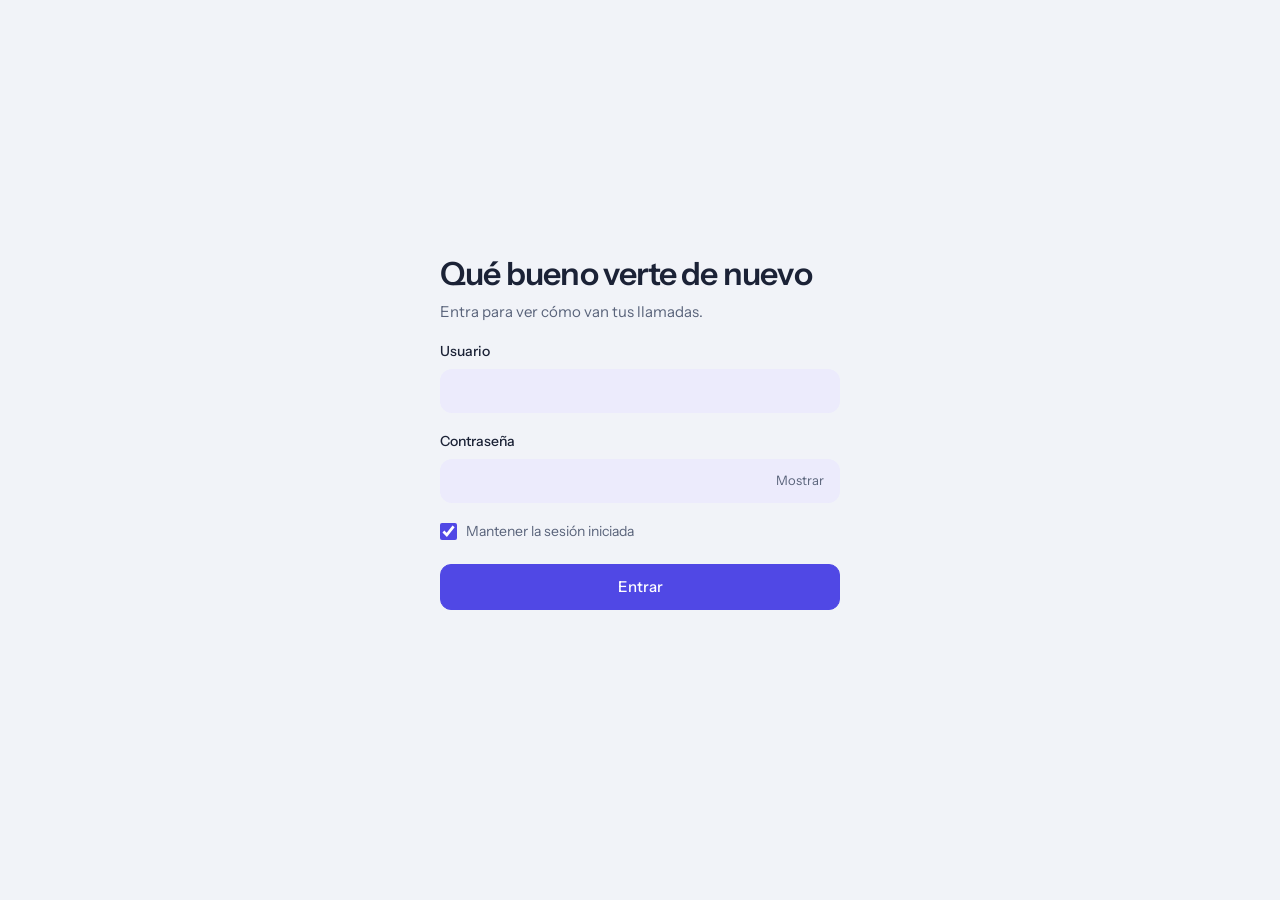
==== campanas.html @ 1979e49c "Add files via upload" ====
<!doctype html>
<html lang="es">
<head>
<meta charset="utf-8">
<meta name="viewport" content="width=device-width,initial-scale=1">
<meta name="robots" content="noindex">
<title>Campañas · ECallIA - Panel de llamadas</title>
<link rel="preconnect" href="https://fonts.googleapis.com">
<link href="https://fonts.googleapis.com/css2?family=Instrument+Sans:wght@400;500;600&display=swap" rel="stylesheet">
<link rel="stylesheet" href="css/base.css">
<script src="js/config.js"></script>
<script src="js/auth.js"></script>
</head>
<body>

<!-- Nada de esta página se muestra hasta que el servidor confirma que eres administrador -->
<div class="gate" id="gate"><div class="gate-card"><div class="spin"></div><p>Verificando acceso…</p></div></div>

<div id="app" hidden>
  <header class="topbar"><div class="bar">
    <a class="brand" href="index.html">ECallIA</a>
    <nav class="tabs" aria-label="Secciones">
      <a href="index.html">Llamadas</a>
      <a href="campanas.html" aria-current="page">Campañas</a>
      <a href="usuarios.html">Usuarios</a>
    </nav>
    <div class="bar-right">
      <button class="icon-btn" id="themeBtn" aria-label="Cambiar tema" title="Cambiar tema">
        <svg width="18" height="18" viewBox="0 0 24 24" fill="none" stroke="currentColor" stroke-width="1.8" stroke-linecap="round"><path d="M21 12.8A9 9 0 1 1 11.2 3a7 7 0 0 0 9.8 9.8z"/></svg>
      </button>
      <div class="me">
        <button class="avatar-btn" id="meBtn" aria-haspopup="true" aria-expanded="false"><span class="avatar" id="meAv"></span><span class="nm" id="meNm"></span></button>
        <div class="menu" id="meMenu" hidden>
          <div class="who"><b id="meName"></b><span>Administrador</span></div>
          <a href="index.html">Ir al panel de ECallIA</a>
          <button id="logoutBtn">Cerrar sesión</button>
        </div>
      </div>
    </div>
  </div></header>

  <main class="wrap">
    <h1 class="title">Campañas</h1>
    <p class="lede">Llamadas masivas a partir de un CSV, sin pasar por Bitrix. Cada campaña usa un número y el agente de ese número, y reintenta igual que los leads de Bitrix.</p>

    <div class="avisos" id="avisos"></div>

    <div class="tools">
      <div class="chips" id="chips" role="group" aria-label="Filtrar campañas">
        <button class="chip" data-f="all" aria-pressed="true">Todas</button>
        <button class="chip" data-f="curso" aria-pressed="false">En curso</button>
        <button class="chip" data-f="cerradas" aria-pressed="false">Cerradas</button>
      </div>
      <span class="grow"></span>
      <button class="btn primary" id="newBtn">+ Nueva campaña</button>
    </div>

    <div class="card"><div class="scroll">
      <table class="camp-table">
        <thead><tr><th>Campaña</th><th>Estado</th><th>Avance</th><th class="col-creada">Creada</th><th></th></tr></thead>
        <tbody id="rows"></tbody>
      </table>
      <div class="empty" id="empty" hidden></div>
    </div></div>
    <p class="note">Las llamadas se hacen solo dentro del horario y con los reintentos que tengas en Ajustes. Los números que estén en la lista de “No llamar” de esa marca se saltan. Los resultados de cada llamada también aparecen en Llamadas, con el nombre de la campaña como funnel.</p>
  </main>
</div>

<!-- Nueva campaña -->
<dialog id="dlgNueva" class="wide"><form class="dlg" id="form" method="dialog" novalidate>
  <div class="dlg-head">
    <h2>Nueva campaña</h2>
    <p class="sub">Sube un CSV con los contactos. Se crea lista para iniciar; no llama hasta que tú la inicies.</p>
  </div>

  <div class="dlg-body" id="dlgBody">
    <label class="lbl" for="fNombre">Nombre de la campaña</label>
    <input class="input" id="fNombre" maxlength="60" autocomplete="off" placeholder="Ej.: Feria de noviembre">

    <div class="row">
      <div>
        <label class="lbl" for="fNumero">Número de salida</label>
        <select class="input" id="fNumero"></select>
      </div>
      <div>
        <label class="lbl" for="fPrefijo">Código de país <span class="opc">(opcional)</span></label>
        <input class="input" id="fPrefijo" maxlength="4" inputmode="numeric" autocomplete="off" placeholder="51">
      </div>
    </div>
    <p class="hint" id="fNumeroHint"></p>
    <p class="hint">El código de país se agrega a los números que vengan sin él (por ejemplo 900 000 000 → +51 900 000 000).</p>

    <label class="lbl">Archivo CSV</label>
    <label class="drop" id="drop" for="fArchivo"><b>Elige el archivo o arrástralo aquí</b>Formato CSV, con una fila de títulos. Si tienes Excel, guárdalo como “CSV UTF-8”.<input type="file" id="fArchivo" accept=".csv,.txt,text/csv,text/plain"></label>
    <div class="drop-file" id="dropFile" hidden><div class="df-txt"><b id="dfName"></b><span id="dfInfo"></span></div><button type="button" class="btn sm" id="dfQuitar">Cambiar</button></div>

    <div id="mapa" class="mapa" hidden>
      <div class="row">
        <div><label class="lbl" for="mTel">Columna del teléfono</label><select class="input" id="mTel"></select></div>
        <div><label class="lbl" for="mNom">Columna del nombre <span class="opc">(opcional)</span></label><select class="input" id="mNom"></select></div>
      </div>
      <div class="row">
        <div><label class="lbl" for="mPro">Columna del programa <span class="opc">(opcional)</span></label><select class="input" id="mPro"></select></div>
        <div></div>
      </div>
      <div id="extrasBox">
        <label class="lbl">Otras columnas que el bot puede usar como variables</label>
        <div class="funnels" id="extras"></div>
        <p class="hint">El bot las recibe con el nombre que aparece en cada una. Siempre recibe también el nombre, el programa y el celular.</p>
      </div>
      <div class="stats" id="stats"></div>
      <div class="preview"><table><thead id="pvHead"></thead><tbody id="pvBody"></tbody></table></div>
    </div>

    <p class="err" id="formErr" role="alert"></p>
    <div class="subida" id="subida" hidden>
      <div class="bar-prog"><i class="p-ok" id="upBar" style="width:0"></i></div>
      <p id="upTxt"></p>
    </div>
  </div>

  <div class="dlg-foot" id="formFoot">
    <span class="foot-hint" id="okHint"></span>
    <button type="button" class="btn" data-close>Cancelar</button>
    <button type="submit" class="btn primary" id="formOk" disabled>Crear campaña</button>
  </div>
</form></dialog>

<!-- Resultado de la carga -->
<dialog id="dlgResultado"><div class="dlg">
  <h2 id="rsTitle"></h2>
  <p class="sub" id="rsSub"></p>
  <div class="stats" id="rsStats"></div>
  <div class="lista-rech" id="rsLista" hidden></div>
  <div class="foot"><button class="btn primary" data-close>Entendido</button></div>
</div></dialog>

<!-- Confirmar -->
<dialog id="dlgConfirm"><div class="dlg">
  <h2 id="cfTitle"></h2><p class="sub" id="cfText"></p>
  <div class="foot"><button class="btn" id="cfNo">Cancelar</button><button class="btn primary" id="cfYes">Confirmar</button></div>
</div></dialog>

<div class="toasts" id="toasts" aria-live="polite"></div>
<script src="js/campanas.js"></script>
</body>
</html>
---- css/base.css ----
:root{
  --bg:#F1F3F8; --sheet:#FFFFFF; --ink:#1B2236; --ink2:#59637A; --ink3:#8C95A8;
  --line:#E4E8F0; --line2:#EFF2F7; --hover:#F6F8FC;
  --accent:#5048E5; --accent-ink:#FFFFFF; --accent-soft:#ECEBFC;
  --ok:#2B8A66; --ok-bg:#E0F2EA; --warn:#A8691A; --warn-bg:#FBF0D9; --bad:#A82A2A; --bad-bg:#F8DEDE; --mute:#5F6F8C; --mute-bg:#E9EDF4;
  --shadow:0 1px 2px rgba(27,34,54,.04),0 14px 34px -14px rgba(27,34,54,.12);
}
html[data-theme="dark"]{
  --bg:#0E1220; --sheet:#161B2C; --ink:#E8EBF4; --ink2:#A4ADC2; --ink3:#6F7992;
  --line:#252C42; --line2:#1D2338; --hover:#1B2138;
  --accent:#948FFF; --accent-ink:#0E1220; --accent-soft:#26254C;
  --ok:#6FD0A5; --ok-bg:#16352A; --warn:#E2B05B; --warn-bg:#3A2F18; --bad:#EE8585; --bad-bg:#3B1C1C; --mute:#9BA8C4; --mute-bg:#252C42;
  --shadow:0 1px 2px rgba(0,0,0,.3),0 14px 34px -14px rgba(0,0,0,.5);
}
*{box-sizing:border-box;margin:0;padding:0}
html{color-scheme:light}
html[data-theme="dark"]{color-scheme:dark}
[hidden]{display:none!important}
body{font-family:'Instrument Sans',system-ui,-apple-system,'Segoe UI',sans-serif;background:var(--bg);color:var(--ink);font-size:15px;line-height:1.5;-webkit-font-smoothing:antialiased;min-height:100vh}
button{font:inherit;color:inherit;background:none;border:0;cursor:pointer}
a{color:var(--accent)}
:focus-visible{outline:2px solid var(--accent);outline-offset:2px}

/* Botones y campos */
.btn{display:inline-flex;align-items:center;justify-content:center;gap:7px;height:38px;padding:0 16px;border-radius:11px;font-weight:500;font-size:14px;border:1px solid var(--line);background:var(--sheet);color:var(--ink);text-decoration:none;transition:background .15s,border-color .15s,opacity .15s;white-space:nowrap}
.btn:hover{background:var(--hover);border-color:var(--ink3)}
.btn.primary{background:var(--accent);border-color:var(--accent);color:var(--accent-ink)}
.btn.primary:hover{opacity:.9;background:var(--accent)}
.btn.danger{background:var(--bad);border-color:var(--bad);color:#fff}
.btn.danger:hover{opacity:.9;background:var(--bad)}
.btn.sm{height:32px;padding:0 12px;font-size:13.5px;border-radius:9px}
.btn.block{width:100%;height:46px;font-size:15px}
.btn:disabled{opacity:.45;cursor:not-allowed}
.btn:disabled:hover{background:var(--sheet);border-color:var(--line)}
.icon-btn{width:34px;height:34px;border-radius:9px;display:grid;place-items:center;color:var(--ink2);transition:background .15s,color .15s}
.icon-btn:hover{background:var(--line2);color:var(--ink)}
.lbl{display:block;font-size:14px;font-weight:500;margin:18px 0 7px}
.input,select.input,textarea.input{width:100%;height:44px;border-radius:12px;border:1px solid transparent;background:var(--accent-soft);padding:0 14px;font:inherit;color:var(--ink)}
.input:focus{outline:2px solid var(--accent);background:var(--sheet)}
.input::placeholder{color:var(--ink3)}
.input[readonly]{opacity:.7;cursor:not-allowed}
textarea.input{height:auto;padding:12px 14px;line-height:1.5;resize:none}
.hint{font-size:13px;color:var(--ink3);margin-top:6px}
.pw{position:relative}
.pw button{position:absolute;right:6px;top:6px;height:32px;padding:0 10px;border-radius:8px;font-size:13px;color:var(--ink2)}
.check{display:flex;align-items:center;gap:9px;color:var(--ink2);font-size:14px;cursor:pointer}
.check input{width:17px;height:17px;accent-color:var(--accent)}
.err{color:var(--bad);font-size:14px;margin-top:14px;min-height:20px}

/* Puerta de acceso */
.gate{min-height:100vh;display:grid;place-items:center;padding:24px}
.gate-card{max-width:420px;text-align:center;color:var(--ink2)}
.gate-card h2{color:var(--ink);font-size:22px;letter-spacing:-.02em;margin-bottom:8px}
.gate-card p{margin-bottom:22px}
.spin{width:26px;height:26px;border-radius:50%;border:3px solid var(--line);border-top-color:var(--accent);margin:0 auto 14px;animation:spin .8s linear infinite}
@keyframes spin{to{transform:rotate(360deg)}}

/* Login */
.login-page{display:grid;place-items:center;padding:24px}
.login-card{width:100%;max-width:400px}
.login-card h1{font-size:32px;line-height:1.15;letter-spacing:-.025em;font-weight:600}
.login-card .sub{color:var(--ink2);margin:8px 0 14px}
.login-card .check{margin:18px 0 22px}

/* Barra superior */
.topbar{position:sticky;top:0;z-index:30;background:color-mix(in srgb,var(--bg) 84%,transparent);backdrop-filter:blur(14px);-webkit-backdrop-filter:blur(14px);border-bottom:1px solid var(--line2)}
.bar{max-width:1180px;margin:0 auto;padding:12px 28px;display:flex;align-items:center;gap:18px}
.brand{font-weight:600;letter-spacing:-.02em;color:var(--ink);text-decoration:none}
.tabs{display:flex;gap:4px;background:var(--line2);padding:3px;border-radius:11px}
.tabs a{height:32px;padding:0 13px;border-radius:8px;font-size:13.5px;font-weight:500;color:var(--ink2);text-decoration:none;display:inline-flex;align-items:center}
.tabs a:hover{color:var(--ink)}
.tabs a[aria-current="page"]{background:var(--sheet);color:var(--ink);box-shadow:0 1px 2px rgba(27,34,54,.08)}
.bar-right{margin-left:auto;display:flex;align-items:center;gap:6px}
.me{position:relative}
.avatar{width:32px;height:32px;border-radius:50%;display:grid;place-items:center;font-size:12.5px;font-weight:600;background:color-mix(in srgb,var(--c,var(--accent)) 16%,transparent);color:var(--c,var(--accent));flex:none}
.avatar-btn{display:flex;align-items:center;gap:9px;padding:3px 10px 3px 3px;border-radius:999px}
.avatar-btn:hover{background:var(--line2)}
.avatar-btn .nm{font-size:14px;font-weight:500;max-width:140px;overflow:hidden;text-overflow:ellipsis;white-space:nowrap}
.menu{position:absolute;right:0;top:calc(100% + 8px);min-width:210px;background:var(--sheet);border:1px solid var(--line);border-radius:14px;box-shadow:var(--shadow);padding:8px;z-index:40}
.menu .who{padding:8px 10px 10px;border-bottom:1px solid var(--line2);margin-bottom:6px}
.menu .who b{display:block;font-weight:600}
.menu .who span{color:var(--ink3);font-size:13px}
.menu button,.menu a{display:block;width:100%;text-align:left;padding:9px 10px;border-radius:9px;font-size:14px;color:var(--ink);text-decoration:none}
.menu button:hover,.menu a:hover{background:var(--hover)}
.menu .bad{color:var(--bad)}

/* Contenido */
.wrap{max-width:1180px;margin:0 auto;padding:40px 28px 72px}
.title{font-weight:600;font-size:clamp(28px,3.6vw,38px);line-height:1.15;letter-spacing:-.025em}
.lede{margin-top:10px;color:var(--ink2);max-width:64ch;font-size:16px}
.tools{display:flex;flex-wrap:wrap;gap:10px;align-items:center;margin:28px 0 14px}
.tools .search{flex:1;min-width:200px;max-width:340px}
.tools .search .input{height:40px;background:var(--sheet);border-color:var(--line)}
.tools .grow{flex:1}
.chips{display:flex;gap:6px}
.chip{height:34px;padding:0 13px;border-radius:999px;border:1px solid var(--line);background:var(--sheet);font-size:13.5px;font-weight:500;color:var(--ink2)}
.chip:hover{color:var(--ink);border-color:var(--ink3)}
.chip[aria-pressed="true"]{background:var(--ink);border-color:var(--ink);color:var(--bg)}

.card{background:var(--sheet);border:1px solid var(--line);border-radius:18px;box-shadow:var(--shadow);overflow:hidden}
.scroll{overflow-x:auto}
table{width:100%;border-collapse:collapse;min-width:900px}
th{text-align:left;font-size:12.5px;font-weight:500;color:var(--ink3);padding:13px 12px;border-bottom:1px solid var(--line);white-space:nowrap}
td{padding:13px 12px;border-bottom:1px solid var(--line2);vertical-align:middle;font-size:14px}
tr:last-child td{border-bottom:0}
tbody tr:hover{background:var(--hover)}
tr.off td:not(.acts){opacity:.55}
.person{display:flex;align-items:center;gap:11px;min-width:180px}
.person b{display:block;font-weight:600;line-height:1.25}
.person span{color:var(--ink3);font-size:13px}
.badge{display:inline-block;padding:2px 10px;border-radius:999px;font-size:12.5px;font-weight:500;background:var(--mute-bg);color:var(--mute);white-space:nowrap}
.badge.admin{background:var(--accent-soft);color:var(--accent)}
.badge.ok{background:var(--ok-bg);color:var(--ok)}
.badge.warn{background:var(--warn-bg);color:var(--warn)}
.badge.bad{background:var(--bad-bg);color:var(--bad)}
.fun{max-width:150px;color:var(--ink2);font-size:13.5px}
.clave{display:flex;align-items:center;gap:2px;font-family:ui-monospace,SFMono-Regular,Menlo,Consolas,monospace;font-size:13.5px;white-space:nowrap}
.clave code{font:inherit;min-width:104px;letter-spacing:.01em}
.acts{white-space:nowrap;text-align:right;width:1%}
.acts .btn{margin-left:4px}
.kebab{position:relative;display:inline-block;vertical-align:middle;margin-left:4px}
.empty{padding:56px 20px;text-align:center;color:var(--ink3)}
.note{margin-top:16px;color:var(--ink3);font-size:13.5px;max-width:78ch}

/* Diálogos */
dialog{border:0;border-radius:20px;background:var(--sheet);color:var(--ink);padding:0;width:min(520px,calc(100vw - 28px));box-shadow:0 30px 80px -20px rgba(10,14,30,.45);margin:auto}
dialog::backdrop{background:rgba(14,18,32,.5);backdrop-filter:blur(2px)}
.dlg{padding:26px 26px 22px}
.dlg h2{font-size:21px;letter-spacing:-.02em;font-weight:600}
.dlg .sub{color:var(--ink2);margin-top:4px;font-size:14.5px}
.dlg .row{display:grid;grid-template-columns:1fr 1fr;gap:0 14px}
.dlg .lbl:first-of-type{margin-top:20px}
.foot{display:flex;justify-content:flex-end;gap:10px;margin-top:24px}
.funnels{display:flex;flex-wrap:wrap;gap:7px;margin-top:2px}
.fchk{display:inline-flex;align-items:center;gap:7px;padding:6px 12px;border-radius:999px;border:1px solid var(--line);font-size:13.5px;cursor:pointer;color:var(--ink2);user-select:none}
.fchk:has(input:checked){background:var(--accent-soft);border-color:var(--accent);color:var(--accent)}
.fchk input{accent-color:var(--accent)}
.cred{background:var(--bg);border-radius:14px;padding:6px 16px;margin-top:18px}
.cred div{display:flex;justify-content:space-between;align-items:center;gap:12px;padding:10px 0;border-bottom:1px solid var(--line)}
.cred div:last-child{border-bottom:0}
.cred span{color:var(--ink3);font-size:13.5px}
.cred b{font-family:ui-monospace,SFMono-Regular,Menlo,Consolas,monospace;font-weight:600;font-size:14px;word-break:break-all;text-align:right}
.send{display:grid;gap:9px;margin-top:18px}
.send .btn{justify-content:flex-start;height:46px;padding:0 16px}
.send small{margin-left:auto;color:var(--ink3);font-weight:400;font-size:12.5px;overflow:hidden;text-overflow:ellipsis;max-width:48%}
.dlg .warn{margin-top:16px;padding:11px 14px;border-radius:12px;background:var(--warn-bg);color:var(--warn);font-size:13.5px}

/* Avisos */
.toasts{position:fixed;bottom:22px;left:50%;transform:translateX(-50%);display:grid;gap:8px;z-index:100;width:max-content;max-width:calc(100vw - 28px)}
.toast{background:var(--ink);color:var(--bg);padding:11px 18px;border-radius:12px;font-size:14px;box-shadow:var(--shadow);animation:up .2s ease}
.toast.bad{background:var(--bad);color:#fff}
@keyframes up{from{opacity:0;transform:translateY(8px)}}

/* Campañas */
.opc{color:var(--ink3);font-weight:400}
.aviso{display:flex;gap:10px;align-items:flex-start;padding:12px 16px;border-radius:12px;font-size:14px;background:var(--mute-bg);color:var(--ink2)}
.aviso.warn{background:var(--warn-bg);color:var(--warn)}
.aviso.bad{background:var(--bad-bg);color:var(--bad)}
.avisos{display:grid;gap:8px;margin-top:18px}
.avisos:empty{display:none}
.prog{min-width:200px}
.bar-prog{display:flex;height:8px;border-radius:999px;overflow:hidden;background:var(--line2)}
.bar-prog i{display:block;height:100%;transition:width .3s}
.bar-prog .p-ok{background:var(--ok)}
.bar-prog .p-no{background:var(--mute)}
.bar-prog .p-re{background:var(--warn)}
.prog-txt{font-size:12.5px;color:var(--ink3);margin-top:6px;line-height:1.45}
.prog-txt b{color:var(--ink2);font-weight:500}
.camp-name b{display:block;font-weight:600;line-height:1.25;overflow-wrap:anywhere}
.camp-name span{color:var(--ink3);font-size:13px}
.camp-table{min-width:720px}
.camp-table .creada span{display:block;color:var(--ink3);font-size:12.5px}
.camp-table .acts{display:flex;flex-wrap:wrap;gap:6px;justify-content:flex-end;width:auto}
.camp-table .acts .btn{margin-left:0}
.tools .chips{flex-wrap:wrap}

/* Ventana de nueva campaña: encabezado y botones siempre visibles, el contenido se desplaza */
dialog.wide{width:min(700px,calc(100vw - 24px));max-height:calc(100vh - 32px);max-height:calc(100dvh - 32px);overflow:hidden}
dialog.wide[open]{display:flex;flex-direction:column}
dialog.wide .dlg{display:flex;flex-direction:column;min-height:0;flex:1;padding:0;overflow:hidden}
.dlg-head{padding:24px 26px 6px;flex:none}
.dlg-body{padding:0 26px 18px;overflow-y:auto;overflow-x:hidden;min-height:0;flex:1;overscroll-behavior:contain}
.dlg-foot{flex:none;display:flex;gap:10px;align-items:center;justify-content:flex-end;flex-wrap:wrap;padding:14px 26px calc(16px + env(safe-area-inset-bottom));border-top:1px solid var(--line2);background:var(--sheet)}
.foot-hint{margin-right:auto;font-size:13px;color:var(--ink3);min-width:0}
dialog.wide .row>*{min-width:0}
dialog.wide select.input{text-overflow:ellipsis}
.drop{display:block;border:1.5px dashed var(--line);border-radius:14px;padding:22px 16px;text-align:center;color:var(--ink2);cursor:pointer;font-size:14px;transition:border-color .15s,background .15s}
.drop:hover,.drop.on{border-color:var(--accent);background:var(--accent-soft);color:var(--accent)}
.drop b{display:block;color:var(--ink);font-weight:500;margin-bottom:2px}
.drop input{display:none}
.drop-file{display:flex;align-items:center;gap:12px;justify-content:space-between;padding:10px 14px;border-radius:12px;background:var(--bg);font-size:14px}
.df-txt{min-width:0}
.df-txt b{display:block;font-weight:600;overflow:hidden;text-overflow:ellipsis;white-space:nowrap}
.df-txt span{color:var(--ink3);font-size:13px}
.mapa{margin-top:4px}
.stats{display:flex;flex-wrap:wrap;gap:8px;margin-top:16px}
.stat{padding:6px 12px;border-radius:999px;background:var(--bg);font-size:13px;color:var(--ink2)}
.stat b{color:var(--ink);font-weight:600}
.stat.bad{background:var(--bad-bg);color:var(--bad)}
.stat.bad b{color:var(--bad)}
.preview{overflow-x:auto;border:1px solid var(--line);border-radius:12px;margin-top:12px;max-width:100%}
.preview table{min-width:0;width:100%;font-size:13px}
.preview th,.preview td{padding:8px 10px;white-space:nowrap}
.fchk{max-width:100%}
.fchk.off{opacity:.45;cursor:not-allowed}
.subida{margin-top:22px}
.subida p{font-size:14px;color:var(--ink2);margin-top:10px}
.lista-rech{margin-top:12px;max-height:150px;overflow:auto;font-size:13px;color:var(--ink2);background:var(--bg);border-radius:12px;padding:10px 14px}
.lista-rech div{padding:2px 0}

/* Pantallas medianas: se oculta la columna "Creada" para que todo quepa sin desplazar */
@media (max-width:980px){
  .camp-table .col-creada{display:none}
  .camp-table{min-width:640px}
}

/* Móvil: cada campaña es una tarjeta y la ventana ocupa toda la pantalla */
@media (max-width:720px){
  .camp-table{min-width:0}
  .camp-table thead{display:none}
  .camp-table,.camp-table tbody,.camp-table tr,.camp-table td{display:block}
  .camp-table tbody tr{display:grid;grid-template-columns:1fr auto;gap:12px;padding:16px;border-bottom:1px solid var(--line2)}
  .camp-table tbody tr:last-child{border-bottom:0}
  .camp-table td{padding:0;border:0}
  .camp-table td:nth-child(2){text-align:right}
  .camp-table td:nth-child(3),.camp-table td.col-creada,.camp-table td.acts{grid-column:1/-1}
  .camp-table td.col-creada{display:block;font-size:12.5px;color:var(--ink3)}
  .camp-table td.col-creada br{display:none}
  .camp-table td.col-creada span{display:inline}
  .camp-table td.col-creada span:before{content:" · "}
  .camp-table .acts{justify-content:flex-start}
  .camp-table .acts .btn{flex:1 1 auto}
  .prog{min-width:0}
  .tools .chips{width:100%}
  .tools .grow{display:none}
  .tools #newBtn{width:100%;height:44px}
  dialog.wide{width:100vw;max-width:100vw;height:100vh;height:100dvh;max-height:100vh;max-height:100dvh;border-radius:0;margin:0}
  .dlg-head{padding:20px 18px 4px}
  .dlg-body{padding:0 18px 16px}
  .dlg-foot{padding:12px 18px calc(14px + env(safe-area-inset-bottom))}
  .dlg-foot .btn{flex:1}
  .foot-hint{flex:1 1 100%;margin-right:0}
}
@media (max-width:720px){
  .bar{padding:10px 16px;gap:10px}.avatar-btn .nm{display:none}.brand{display:none}
  .wrap{padding:28px 16px 56px}
  .dlg .row{grid-template-columns:1fr}
  .dlg{padding:22px 18px 18px}
}
@media (prefers-reduced-motion:reduce){*{animation:none!important;transition:none!important}}

/* Pantallas muy pequeñas (320 px) */
@media (max-width:380px){
  .bar{padding:8px 10px;gap:6px}
  .tabs{gap:2px;padding:2px}
  .tabs a{padding:0 9px;font-size:13px}
  .icon-btn{width:34px;height:34px}
  .funnels label{min-width:0;overflow-wrap:anywhere}
  .funnels label small{overflow-wrap:anywhere}
}
@media (max-width:380px){
  .bar{padding:8px 8px;gap:4px}
  .tabs a{padding:0 7px;font-size:12.5px}
  .avatar-btn{padding:2px}
  .bar-right{gap:2px}
  .tabs{min-width:0}
}
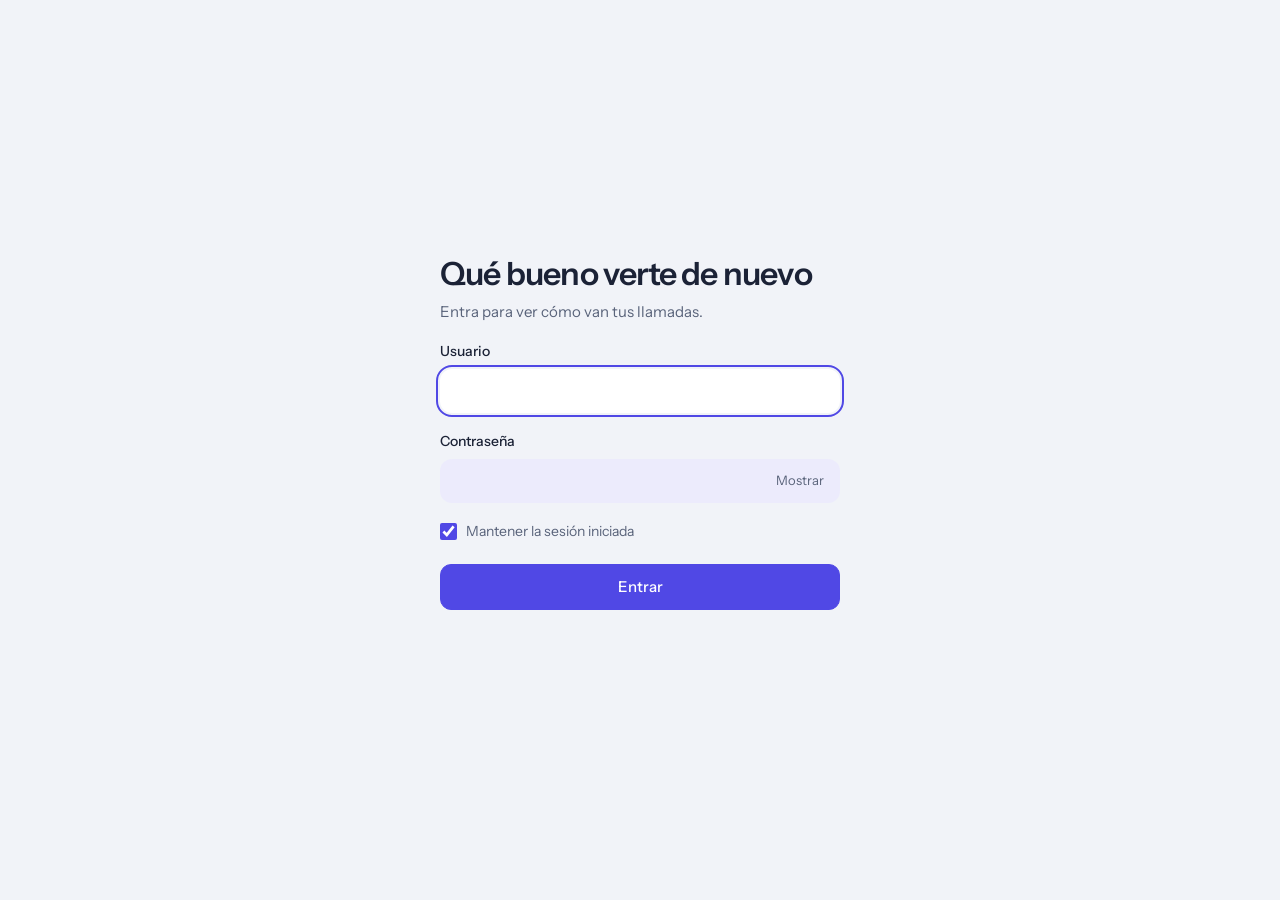
==== commit 2267781a: "Add files via upload" ====
--- a/campanas.html
+++ b/campanas.html
@@ -5,6 +5,7 @@
 <meta name="viewport" content="width=device-width,initial-scale=1">
 <meta name="robots" content="noindex">
 <title>Campañas · ECallIA - Panel de llamadas</title>
+<link rel="icon" type="image/svg+xml" href="favicon.svg">
 <link rel="preconnect" href="https://fonts.googleapis.com">
 <link href="https://fonts.googleapis.com/css2?family=Instrument+Sans:wght@400;500;600&display=swap" rel="stylesheet">
 <link rel="stylesheet" href="css/base.css">
@@ -22,6 +23,7 @@
     <nav class="tabs" aria-label="Secciones">
       <a href="index.html">Llamadas</a>
       <a href="campanas.html" aria-current="page">Campañas</a>
+      <a href="equipo.html">Equipo</a>
       <a href="usuarios.html">Usuarios</a>
     </nav>
     <div class="bar-right">
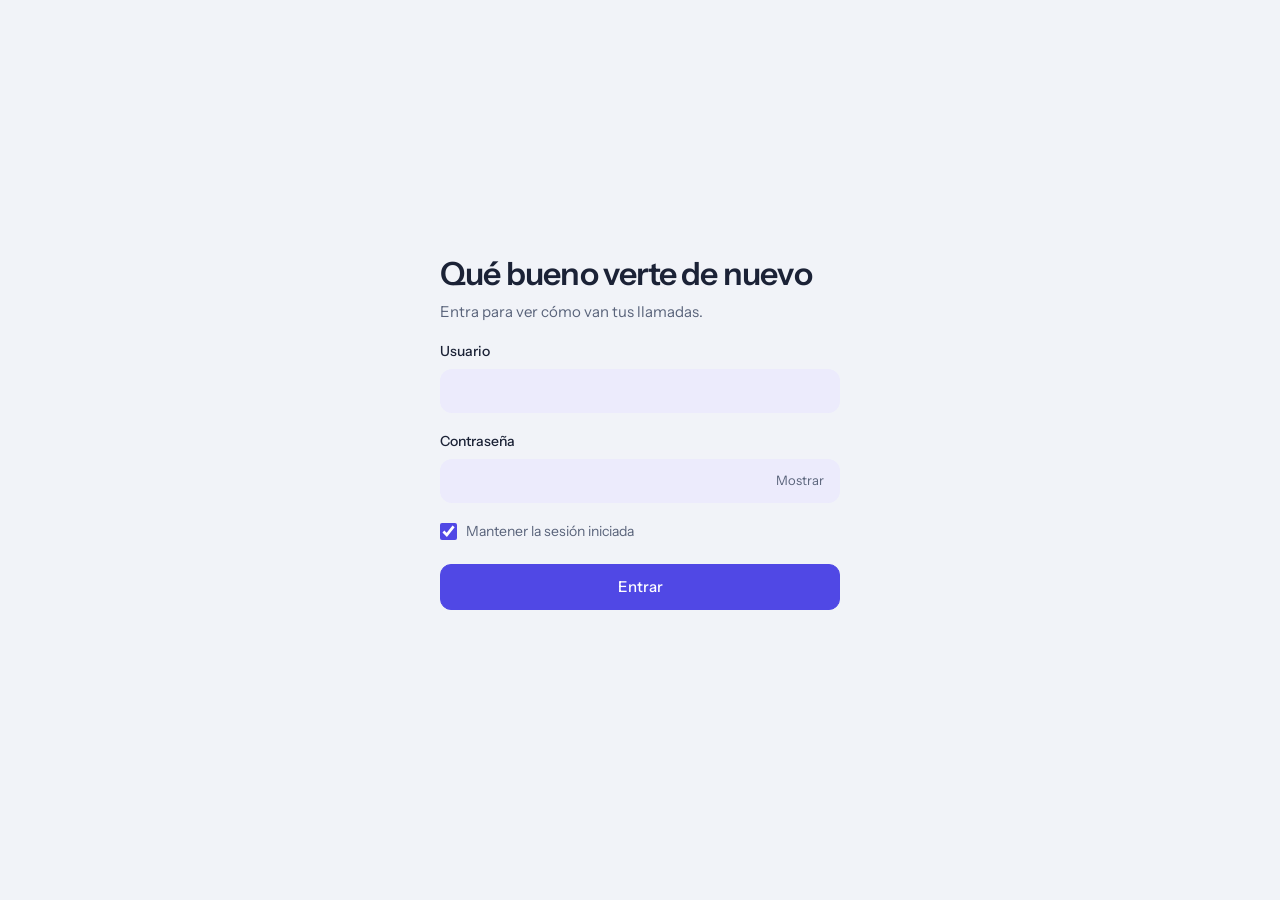
==== commit 81c86776: "Update campanas.html" ====
--- a/campanas.html
+++ b/campanas.html
@@ -72,7 +72,7 @@
 <dialog id="dlgNueva" class="wide"><form class="dlg" id="form" method="dialog" novalidate>
   <div class="dlg-head">
     <h2>Nueva campaña</h2>
-    <p class="sub">Sube un CSV con los contactos. Se crea lista para iniciar; no llama hasta que tú la inicies.</p>
+    <p class="sub">Sube un archivo CSV con los contactos. Se crea lista para iniciar; no llama hasta que tú la inicies.</p>
   </div>
 
   <div class="dlg-body" id="dlgBody">
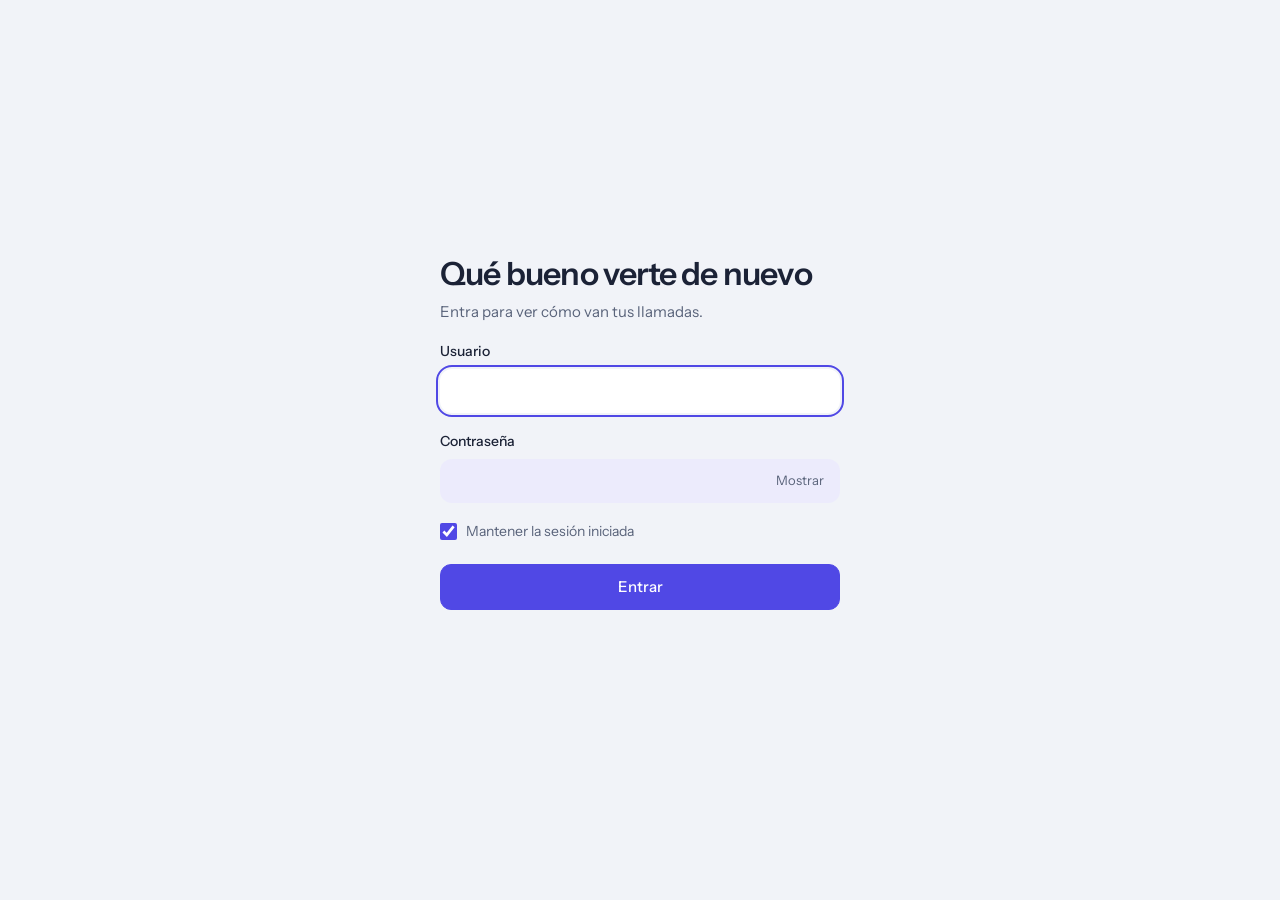
==== commit 4c1a2e4d: "Add files via upload" ====
--- a/campanas.html
+++ b/campanas.html
@@ -72,7 +72,7 @@
 <dialog id="dlgNueva" class="wide"><form class="dlg" id="form" method="dialog" novalidate>
   <div class="dlg-head">
     <h2>Nueva campaña</h2>
-    <p class="sub">Sube un archivo CSV con los contactos. Se crea lista para iniciar; no llama hasta que tú la inicies.</p>
+    <p class="sub">Sube un CSV con los contactos. Se crea lista para iniciar; no llama hasta que tú la inicies.</p>
   </div>
 
   <div class="dlg-body" id="dlgBody">
--- a/css/base.css
+++ b/css/base.css
@@ -265,3 +265,28 @@
   .bar-right{gap:2px}
   .tabs{min-width:0}
 }
+
+/* Equipo */
+.opc{color:var(--ink3);font-weight:400}
+.chip em{font-style:normal;opacity:.6;margin-left:4px}
+.eq-marcas{flex-wrap:wrap;margin-bottom:14px}
+.eq-h{font-size:15px;font-weight:600;margin:26px 0 -6px;padding-top:18px;border-top:1px solid var(--line2)}
+.eq-card{background:var(--sheet);border:1px solid var(--line);border-radius:18px;box-shadow:var(--shadow);padding:18px 20px;margin-bottom:14px}
+.eq-head{display:flex;flex-wrap:wrap;gap:10px;align-items:center;justify-content:space-between}
+.eq-head h3{font-size:17px;font-weight:600;letter-spacing:-.01em}
+.eq-head .sub-m{color:var(--ink3);font-size:13.5px;margin-top:2px}
+.eq-grid{display:grid;grid-template-columns:1fr 1fr;gap:14px 28px;margin-top:14px}
+.eq-grid h4{font-size:12.5px;font-weight:600;color:var(--ink3);text-transform:uppercase;letter-spacing:.04em;margin-bottom:6px}
+.eq-lista{display:flex;flex-wrap:wrap;gap:5px;font-size:13.5px}
+.eq-lista .none{color:var(--ink3)}
+.mail{display:inline-flex;align-items:center;gap:5px;max-width:100%;padding:3px 10px;border-radius:999px;background:var(--accent-soft);color:var(--ink);font-size:13px;overflow-wrap:anywhere}
+.mail.cc{background:var(--mute-bg);color:var(--ink2)}
+.mail button{color:var(--ink3);line-height:1;font-size:16px;padding:0 0 1px}
+.mail button:hover{color:var(--bad)}
+.ci{border-radius:12px;background:var(--accent-soft);padding:8px 10px;display:flex;flex-wrap:wrap;gap:6px;align-items:center}
+.ci .mail{background:var(--sheet)}
+.ci input{flex:1;min-width:150px;height:30px;border:0;background:transparent;font:inherit;color:var(--ink);outline:none}
+.ci select{height:30px;border:0;border-radius:8px;background:var(--sheet);color:var(--ink2);font:inherit;font-size:13px;max-width:100%}
+@media (max-width:700px){.eq-grid{grid-template-columns:1fr}}
+.warn-box{margin:0 0 14px;padding:12px 16px;border-radius:12px;background:var(--warn-bg);color:var(--warn);font-size:14px}
+.muted{color:var(--ink3)}
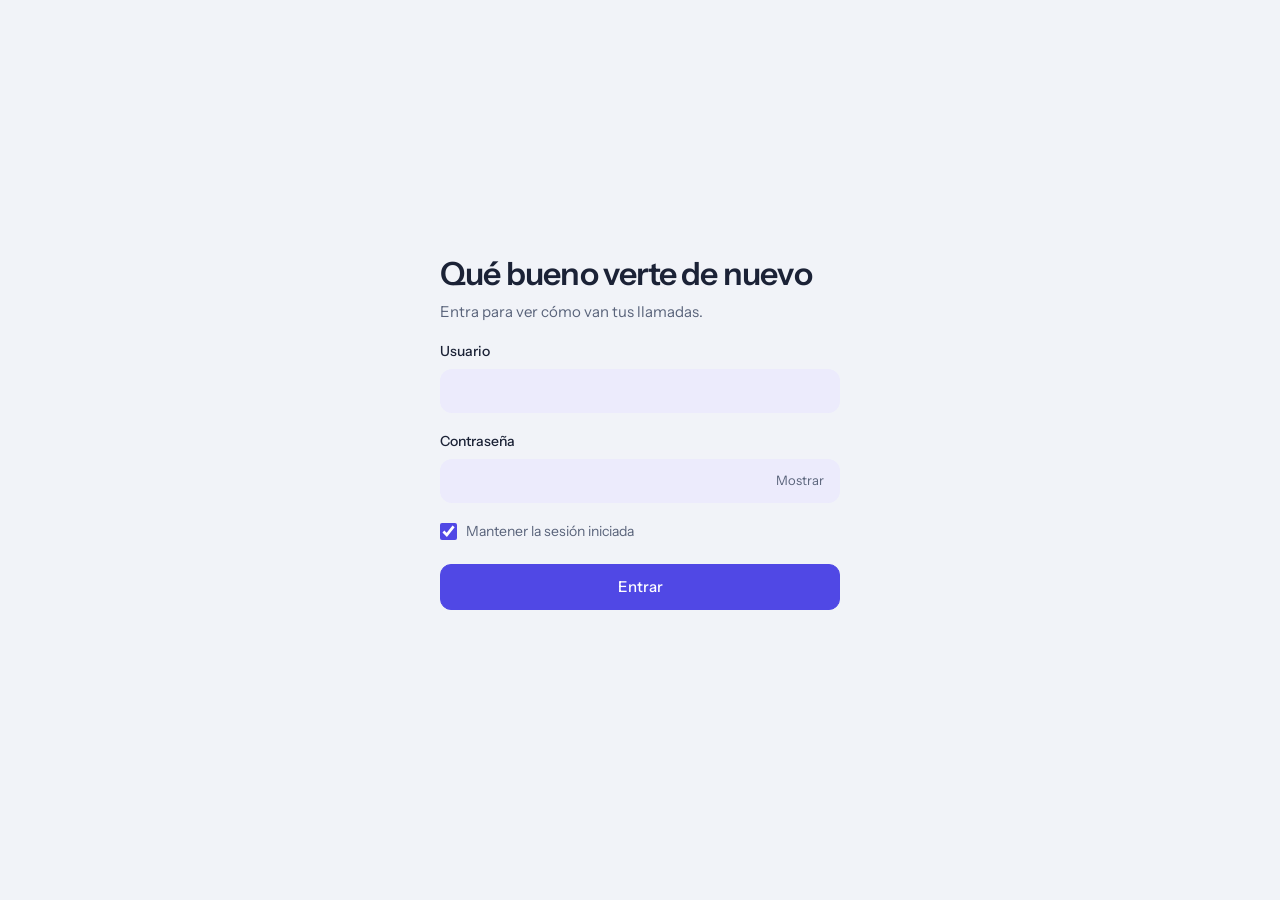
==== commit af091942: "Add files via upload" ====
--- a/campanas.html
+++ b/campanas.html
@@ -11,6 +11,7 @@
 <link rel="stylesheet" href="css/base.css">
 <script src="js/config.js"></script>
 <script src="js/auth.js"></script>
+<script src="js/pager.js"></script>
 </head>
 <body>
 
@@ -19,7 +20,7 @@
 
 <div id="app" hidden>
   <header class="topbar"><div class="bar">
-    <a class="brand" href="index.html">ECallIA</a>
+    <a class="brand" href="index.html"><svg width="30" height="30" viewBox="0 0 32 32" aria-hidden="true"><rect width="32" height="32" rx="9" fill="var(--accent)"/><g fill="var(--accent-ink)"><rect x="7" y="13" width="3" height="6" rx="1.5"/><rect x="12" y="9" width="3" height="14" rx="1.5"/><rect x="17" y="6" width="3" height="20" rx="1.5"/><rect x="22" y="11" width="3" height="10" rx="1.5"/></g></svg><span>ECallIA</span></a>
     <nav class="tabs" aria-label="Secciones">
       <a href="index.html">Llamadas</a>
       <a href="campanas.html" aria-current="page">Campañas</a>
--- a/css/base.css
+++ b/css/base.css
@@ -65,7 +65,8 @@
 /* Barra superior */
 .topbar{position:sticky;top:0;z-index:30;background:color-mix(in srgb,var(--bg) 84%,transparent);backdrop-filter:blur(14px);-webkit-backdrop-filter:blur(14px);border-bottom:1px solid var(--line2)}
 .bar{max-width:1180px;margin:0 auto;padding:12px 28px;display:flex;align-items:center;gap:18px}
-.brand{font-weight:600;letter-spacing:-.02em;color:var(--ink);text-decoration:none}
+.brand{display:flex;align-items:center;gap:10px;font-weight:600;letter-spacing:-.02em;color:var(--ink);text-decoration:none}
+.brand svg{display:block;flex:none}
 .tabs{display:flex;gap:4px;background:var(--line2);padding:3px;border-radius:11px}
 .tabs a{height:32px;padding:0 13px;border-radius:8px;font-size:13.5px;font-weight:500;color:var(--ink2);text-decoration:none;display:inline-flex;align-items:center}
 .tabs a:hover{color:var(--ink)}
@@ -242,7 +243,7 @@
   .foot-hint{flex:1 1 100%;margin-right:0}
 }
 @media (max-width:720px){
-  .bar{padding:10px 16px;gap:10px}.avatar-btn .nm{display:none}.brand{display:none}
+  .bar{padding:10px 16px;gap:10px}.avatar-btn .nm{display:none}.brand span{display:none}
   .wrap{padding:28px 16px 56px}
   .dlg .row{grid-template-columns:1fr}
   .dlg{padding:22px 18px 18px}
